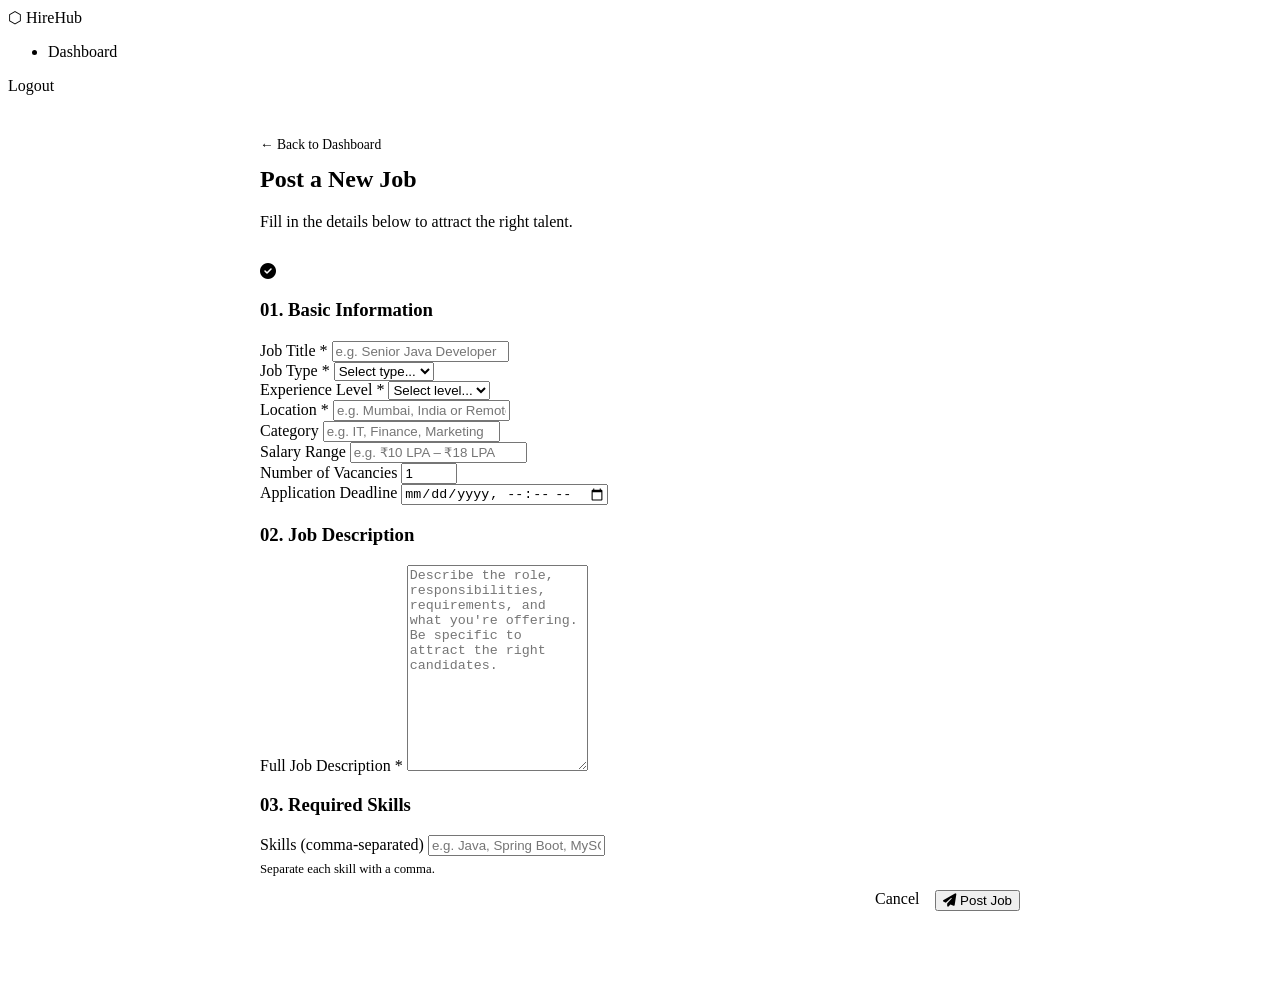
==== jobportal/src/main/resources/templates/employer/job-form.html @ bf32de88 "Add resume file upload" ====
<!DOCTYPE html>
<html xmlns:th="http://www.thymeleaf.org">
<head>
    <meta charset="UTF-8"/><meta name="viewport" content="width=device-width, initial-scale=1.0"/>
    <title>Post a Job — HireHub</title>
    <link rel="preconnect" href="https://fonts.googleapis.com"/>
    <link href="https://fonts.googleapis.com/css2?family=Syne:wght@400;700;800&family=DM+Sans:wght@300;400;500&display=swap" rel="stylesheet"/>
    <link rel="stylesheet" href="https://cdnjs.cloudflare.com/ajax/libs/font-awesome/6.5.0/css/all.min.css"/>
    <link rel="stylesheet" th:href="@{/css/style.css}"/>
</head>
<body>
<nav class="navbar">
    <div class="container nav-inner">
        <a th:href="@{/}" class="logo"><span class="logo-icon">⬡</span> HireHub</a>
        <ul class="nav-links">
            <li><a th:href="@{/dashboard}">Dashboard</a></li>
        </ul>
        <div class="nav-auth">
            <div class="user-menu">
                <a th:href="@{/logout}" class="btn btn-ghost btn-sm">Logout</a>
            </div>
        </div>
    </div>
</nav>

<div class="container" style="padding:2.5rem 0 4rem;">
    <div style="max-width:760px;margin:0 auto;">
        <div style="margin-bottom:2rem;">
            <a th:href="@{/dashboard}" style="color:var(--text-muted);font-size:.85rem;">← Back to Dashboard</a>
            <h2 style="margin-top:.8rem;">Post a New Job</h2>
            <p style="color:var(--text-muted);">Fill in the details below to attract the right talent.</p>
        </div>

        <div th:if="${success}" class="alert alert-success"><i class="fas fa-check-circle"></i> <span th:text="${success}"></span></div>

        <form th:action="@{/employer/jobs/new}" method="post">
            <!-- Basic Info -->
            <div class="card mb-3">
                <h3 style="margin-bottom:1.2rem;"><span class="text-accent">01.</span> Basic Information</h3>

                <div class="form-group">
                    <label class="form-label">Job Title *</label>
                    <input type="text" name="title" class="form-control" placeholder="e.g. Senior Java Developer" required/>
                </div>

                <div class="form-grid">
                    <div class="form-group">
                        <label class="form-label">Job Type *</label>
                        <select name="jobType" class="form-control" required>
                            <option value="">Select type...</option>
                            <option th:each="type : ${jobTypes}"
                                    th:value="${type}"
                                    th:text="${type.displayName}">Type</option>
                        </select>
                    </div>
                    <div class="form-group">
                        <label class="form-label">Experience Level *</label>
                        <select name="experienceLevel" class="form-control" required>
                            <option value="">Select level...</option>
                            <option th:each="level : ${experienceLevels}"
                                    th:value="${level}"
                                    th:text="${level.displayName}">Level</option>
                        </select>
                    </div>
                </div>

                <div class="form-grid">
                    <div class="form-group">
                        <label class="form-label">Location *</label>
                        <input type="text" name="location" class="form-control" placeholder="e.g. Mumbai, India or Remote" required/>
                    </div>
                    <div class="form-group">
                        <label class="form-label">Category</label>
                        <input type="text" name="category" class="form-control" placeholder="e.g. IT, Finance, Marketing"/>
                    </div>
                </div>

                <div class="form-grid">
                    <div class="form-group">
                        <label class="form-label">Salary Range</label>
                        <input type="text" name="salaryRange" class="form-control" placeholder="e.g. ₹10 LPA – ₹18 LPA"/>
                    </div>
                    <div class="form-group">
                        <label class="form-label">Number of Vacancies</label>
                        <input type="number" name="vacancies" class="form-control" value="1" min="1" max="100"/>
                    </div>
                </div>

                <div class="form-group">
                    <label class="form-label">Application Deadline</label>
                    <input type="datetime-local" name="deadline" class="form-control"/>
                </div>
            </div>

            <!-- Job Description -->
            <div class="card mb-3">
                <h3 style="margin-bottom:1.2rem;"><span class="text-accent">02.</span> Job Description</h3>
                <div class="form-group">
                    <label class="form-label">Full Job Description *</label>
                    <textarea name="description" class="form-control" rows="10"
                              placeholder="Describe the role, responsibilities, requirements, and what you're offering. Be specific to attract the right candidates." required
                              style="min-height:200px;"></textarea>
                </div>
            </div>

            <!-- Skills -->
            <div class="card mb-3">
                <h3 style="margin-bottom:1.2rem;"><span class="text-accent">03.</span> Required Skills</h3>
                <div class="form-group">
                    <label class="form-label">Skills (comma-separated)</label>
                    <input type="text" name="skills" class="form-control"
                           placeholder="e.g. Java, Spring Boot, MySQL, REST APIs, Docker"/>
                    <p style="font-size:.8rem;color:var(--text-muted);margin-top:.4rem;">Separate each skill with a comma.</p>
                </div>
            </div>

            <div style="display:flex;gap:1rem;justify-content:flex-end;">
                <a th:href="@{/dashboard}" class="btn btn-ghost">Cancel</a>
                <button type="submit" class="btn btn-primary btn-lg">
                    <i class="fas fa-paper-plane"></i> Post Job
                </button>
            </div>
        </form>
    </div>
</div>

<script th:src="@{/js/main.js}"></script>
</body>
</html>
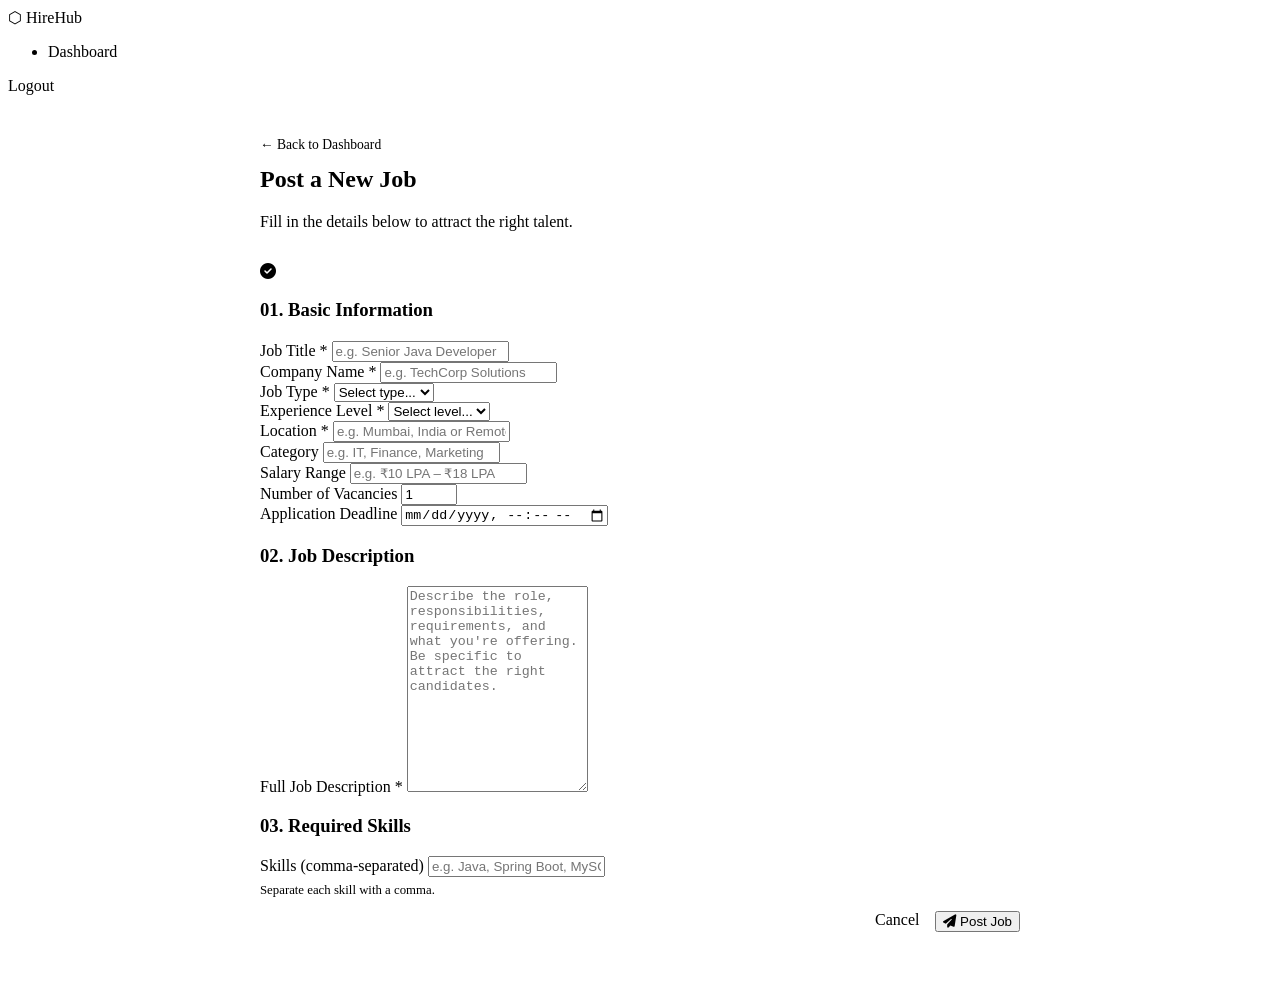
==== commit 881f9915: "Fix company name field" ====
--- a/jobportal/src/main/resources/templates/employer/job-form.html
+++ b/jobportal/src/main/resources/templates/employer/job-form.html
@@ -41,6 +41,10 @@
                 <div class="form-group">
                     <label class="form-label">Job Title *</label>
                     <input type="text" name="title" class="form-control" placeholder="e.g. Senior Java Developer" required/>
+                </div>
+                <div class="form-group">
+                    <label class="form-label">Company Name *</label>
+                    <input type="text" name="company" class="form-control" placeholder="e.g. TechCorp Solutions" required/>
                 </div>
 
                 <div class="form-grid">
